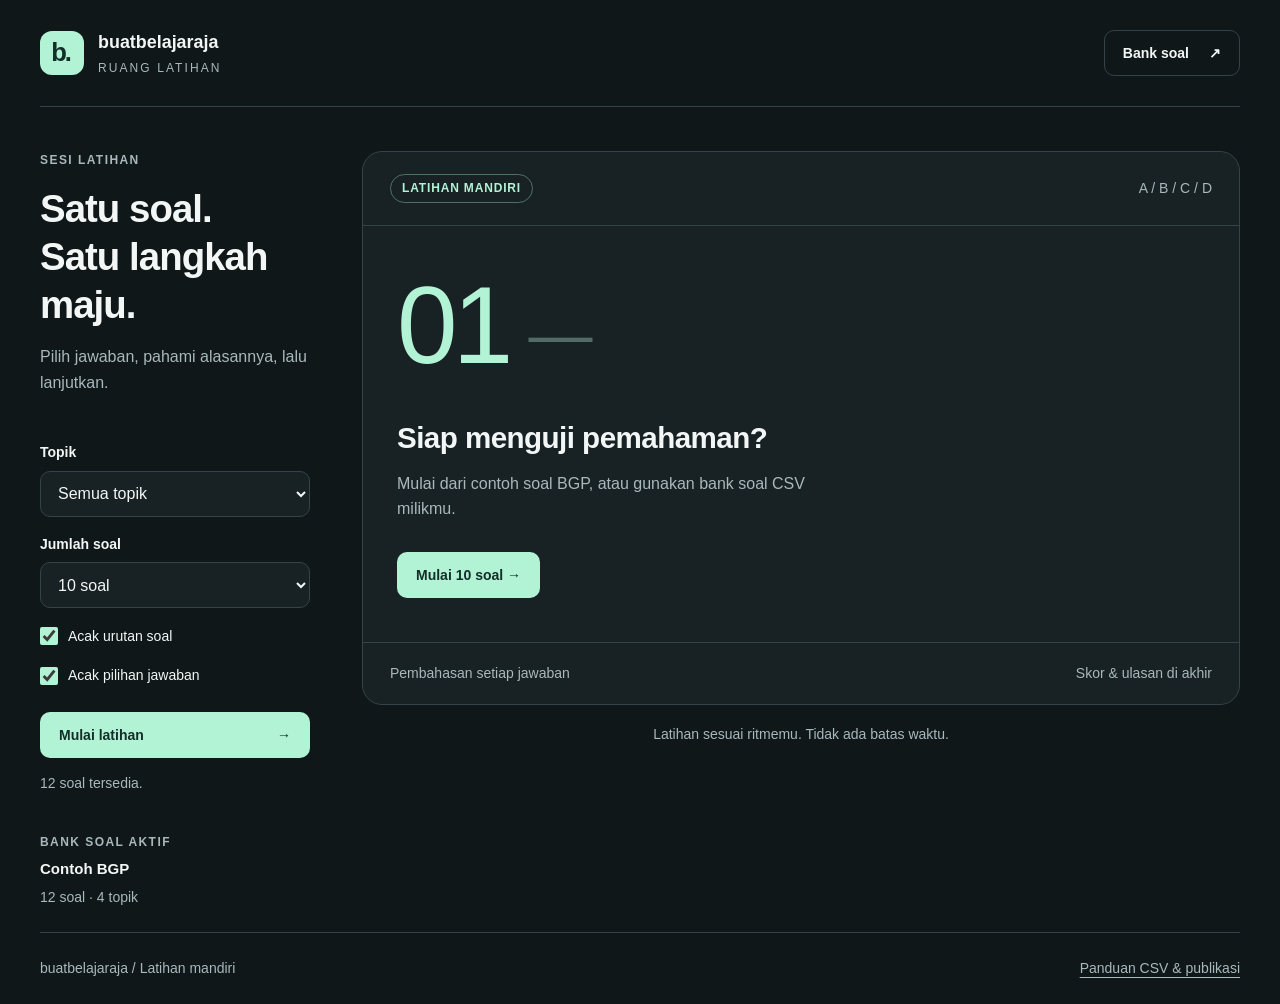
==== index.html @ 92217c5a "Add files via upload" ====
<!doctype html>
<html lang="id">
<head>
  <meta charset="utf-8">
  <meta name="viewport" content="width=device-width,initial-scale=1">
  <meta name="description" content="Latihan kuis jaringan dengan jawaban interaktif, pembahasan, dan bank soal CSV milikmu sendiri.">
  <meta name="theme-color" content="#101719">
  <title>buatbelajaraja — Ruang Latihan</title>
  <link rel="stylesheet" href="./style.css">
  <script src="./quiz-core.js" defer></script>
  <script src="./script.js" defer></script>
</head>
<body>
  <a class="skip" href="#workspace">Langsung ke kuis</a>
  <header class="topbar wrap">
    <a class="brand" href="./"><span class="brand-mark" aria-hidden="true">b.</span><span>buatbelajaraja<span class="brand-sub">RUANG LATIHAN</span></span></a>
    <button class="button secondary" id="bank-open" type="button">Bank soal <span aria-hidden="true">↗</span></button>
  </header>
  <main class="wrap layout" id="workspace">
    <aside class="sidebar">
      <div class="eyebrow">SESI LATIHAN</div>
      <h1>Satu soal.<br>Satu langkah maju.</h1>
      <p class="intro">Pilih jawaban, pahami alasannya, lalu lanjutkan.</p>
      <form id="settings">
        <fieldset id="settings-fields">
          <legend class="sr-only">Pengaturan sesi</legend>
          <label for="category">Topik</label>
          <select id="category"><option value="">Semua topik</option></select>
          <label for="count">Jumlah soal</label>
          <select id="count"><option value="5">5 soal</option><option value="10" selected>10 soal</option><option value="20">20 soal</option><option value="all">Semua soal</option></select>
          <label class="check"><input type="checkbox" id="shuffle-questions" checked><span>Acak urutan soal</span></label>
          <label class="check"><input type="checkbox" id="shuffle-options" checked><span>Acak pilihan jawaban</span></label>
          <button class="button primary full" id="start" type="submit" disabled>Mulai latihan <span aria-hidden="true">→</span></button>
        </fieldset>
      </form>
      <p id="bank-status" class="muted small" role="status">Memuat bank soal…</p>
      <div class="sidebar-bottom"><span class="eyebrow">BANK SOAL AKTIF</span><strong id="source-name">Contoh BGP</strong><span id="bank-count" class="muted small">—</span></div>
    </aside>
    <section class="main-panel" aria-label="Area latihan">
      <section id="welcome" class="panel welcome">
        <div class="panel-top"><span class="pill">LATIHAN MANDIRI</span><span class="muted small">A / B / C / D</span></div>
        <div class="welcome-content">
          <div class="big-number" aria-hidden="true">01<span>—</span></div>
          <h2>Siap menguji pemahaman?</h2>
          <p>Mulai dari contoh soal BGP, atau gunakan bank soal CSV milikmu.</p>
          <button id="quick-start" class="button primary" type="button" disabled>Mulai 10 soal <span aria-hidden="true">→</span></button>
        </div>
        <div class="welcome-footer"><span>Pembahasan setiap jawaban</span><span>Skor & ulasan di akhir</span></div>
      </section>
      <section id="quiz" class="panel" hidden>
        <div class="panel-top"><span class="pill" id="topic-label"></span><span class="muted small" id="question-progress"></span></div>
        <progress id="progress-bar" max="10" value="0" aria-label="Jumlah soal terjawab"></progress>
        <div class="question-body">
          <div class="question-meta"><span id="question-number" class="eyebrow"></span><span id="live-score" class="muted small"></span></div>
          <h2 id="question-text" tabindex="-1"></h2>
          <div id="options" class="options" aria-label="Pilihan jawaban"></div>
          <div id="feedback" class="feedback" role="status" aria-live="polite" hidden><strong id="feedback-title"></strong><p id="feedback-text"></p></div>
          <div class="quiz-actions"><button id="end-session" class="text-button" type="button">Akhiri sesi</button><button id="next" class="button primary" type="button" disabled>Soal berikutnya <span aria-hidden="true">→</span></button></div>
        </div>
      </section>
      <section id="results" class="panel" hidden>
        <div class="panel-top"><span class="pill">HASIL LATIHAN</span><span id="result-count" class="muted small"></span></div>
        <div class="result-body">
          <div class="result-heading"><div><p class="eyebrow">SKORMU</p><div class="result-score"><span id="score-number">0</span><span>/ 100</span></div></div><div><h2 id="result-title" tabindex="-1"></h2><p id="result-summary" class="muted"></p></div></div>
          <div class="result-actions"><button id="retry" class="button primary" type="button">Latihan lagi</button><button id="retry-wrong" class="button secondary" type="button">Ulangi yang belum benar</button></div>
          <div class="review-heading"><h3>Ulasan jawaban</h3><span class="muted small">Pelajari kembali setiap soal</span></div>
          <div id="review-list"></div>
        </div>
      </section>
      <p class="under-panel">Latihan sesuai ritmemu. Tidak ada batas waktu.</p>
    </section>
  </main>
  <footer class="wrap footer"><span>buatbelajaraja <span class="muted">/</span> Latihan mandiri</span><a href="./panduan.html" target="_blank" rel="noopener">Panduan CSV & publikasi</a></footer>
  <dialog id="bank-dialog" aria-labelledby="bank-title">
    <div class="dialog-head"><div><div class="eyebrow">KELOLA MATERI</div><h2 id="bank-title">Bank soalmu sendiri</h2></div><button id="bank-close" class="close-button" aria-label="Tutup" type="button">×</button></div>
    <p>Isi template di Excel, simpan sebagai <strong>CSV UTF-8</strong>, lalu pilih filenya di sini.</p>
    <div class="upload-area"><label for="csv-file">Pilih file CSV</label><input id="csv-file" type="file" accept=".csv,text/csv"><span class="muted small">Maksimal 5 MB • pemisah koma, titik koma, atau tab</span></div>
    <p class="notice">Impor berlaku sampai halaman ini dimuat ulang. Untuk mengganti bank soal semua pengunjung, perbarui <code>soal.csv</code> di hosting.</p>
    <div id="import-message" role="status" class="import-message" hidden></div>
    <div id="import-preview" class="import-preview" hidden><strong id="import-total"></strong><p id="import-topics" class="muted"></p><button id="use-import" class="button primary" type="button">Gunakan bank soal ini</button></div>
    <div class="dialog-links"><a id="download-template" href="./soal.csv" download="template-soal.csv">Unduh contoh CSV</a><button id="restore-default" class="text-button" type="button">Kembali ke contoh BGP</button></div>
    <details class="format-details"><summary>Format kolom CSV</summary><p><code>id, kategori, pertanyaan, opsi_a, opsi_b, opsi_c, opsi_d, jawaban, pembahasan</code></p><p>Satu soal per baris, empat opsi, dan satu kunci A/B/C/D. Setiap ID harus unik. Teks dibaca apa adanya; HTML tidak dijalankan.</p><a href="./panduan.html" target="_blank" rel="noopener">Lihat panduan lengkap</a></details>
  </dialog>
  <dialog id="end-dialog" aria-labelledby="end-title"><div class="dialog-head"><h2 id="end-title">Akhiri latihan?</h2></div><p>Soal yang belum dijawab akan ditandai belum dijawab dan bernilai 0.</p><div class="result-actions"><button id="continue-session" class="button secondary" type="button">Lanjut latihan</button><button id="confirm-end" class="button primary" type="button">Lihat hasil</button></div></dialog>
</body>
</html>
---- style.css ----
:root{color-scheme:dark;--bg:#101719;--surface:#182225;--surface-2:#202d31;--border:#334347;--text:#f2f6f5;--muted:#a8b8bb;--accent:#b2f2d5;--ink:#123029;--danger:#ffc1b5;--radius:20px;font-family:Inter,"Segoe UI",Arial,sans-serif;font-size:16px;line-height:1.6}
*{box-sizing:border-box}body{margin:0;background:var(--bg);color:var(--text)}[hidden]{display:none!important}button,input,select{font:inherit}button,a,input,select,summary{-webkit-tap-highlight-color:transparent}button{cursor:pointer}button:disabled{cursor:not-allowed;opacity:.45}a{color:var(--accent);text-underline-offset:4px}a:hover{color:#fff}button:focus-visible,a:focus-visible,input:focus-visible,select:focus-visible,summary:focus-visible{outline:3px solid var(--accent);outline-offset:4px}h1,h2,h3,p{margin:0}h1,h2,h3{line-height:1.25}h1{font-size:2.4rem;font-weight:650;letter-spacing:-.06rem}h2{font-size:1.55rem;font-weight:600}h3{font-size:1.15rem}.wrap{width:min(1200px,calc(100% - 72px));margin-inline:auto}.topbar{display:flex;justify-content:space-between;align-items:center;gap:20px;padding-block:28px;border-bottom:1px solid var(--border)}.brand{display:flex;align-items:center;gap:14px;text-decoration:none;color:var(--text);font-size:1.12rem;font-weight:600}.brand-mark{display:grid;place-items:center;inline-size:44px;block-size:44px;border-radius:12px;background:var(--accent);color:var(--ink);font-size:1.6rem;font-weight:750;letter-spacing:-2px;padding-right:3px}.brand-sub{display:block;font-size:.75rem;font-weight:500;letter-spacing:.13rem;color:var(--muted);margin-top:2px}.layout{display:grid;grid-template-columns:270px minmax(0,1fr);gap:52px;padding-block:44px 24px;min-height:calc(100vh - 190px)}.sidebar{display:flex;flex-direction:column;align-items:stretch}.eyebrow{font-size:.75rem;letter-spacing:.12em;font-weight:600;color:var(--muted)}.sidebar h1{margin:15px 0}.intro{color:var(--muted);margin-bottom:30px}fieldset{border:0;margin:0;padding:0;min-width:0}label:not(.check){display:block;margin:16px 0 7px;font-size:.875rem;font-weight:600}select{width:100%;border:1px solid var(--border);background:var(--surface);color:var(--text);padding:11px 34px 11px 13px;border-radius:10px;min-height:46px}.check{display:flex;gap:10px;align-items:center;font-size:.875rem;margin-top:17px;cursor:pointer}.check input{width:18px;height:18px;accent-color:var(--accent);margin:0;flex-shrink:0}.check:last-of-type{margin-bottom:25px}.button{display:inline-flex;align-items:center;justify-content:center;gap:20px;padding:11px 18px;min-height:46px;border:1px solid transparent;border-radius:10px;text-decoration:none;font-size:.875rem;font-weight:650;transition:background .15s,transform .15s}.button.primary{background:var(--accent);color:var(--ink)}.button.primary:hover:enabled{background:#d0ffe8}.button.secondary{background:transparent;border-color:var(--border);color:var(--text)}.button.secondary:hover:enabled{background:var(--surface-2)}.full{width:100%;justify-content:space-between}.muted{color:var(--muted)}.small{font-size:.875rem}#bank-status{margin-top:14px;overflow-wrap:anywhere}.sidebar-bottom{display:grid;gap:5px;margin-top:auto;padding-top:38px}.sidebar-bottom strong{font-size:.94rem;overflow-wrap:anywhere}.panel{background:var(--surface);border:1px solid var(--border);border-radius:var(--radius);overflow:hidden}.panel-top{padding:22px 27px;display:flex;align-items:center;justify-content:space-between;gap:14px;flex-wrap:wrap;border-bottom:1px solid var(--border)}.pill{font-size:.75rem;letter-spacing:.07em;font-weight:650;display:inline-block;border:1px solid #4e7166;border-radius:99px;padding:4px 11px;color:var(--accent);overflow-wrap:anywhere;max-width:100%}.welcome-content{padding:40px 34px 44px}.big-number{font-size:6.8rem;line-height:1.1;font-weight:300;letter-spacing:-.3rem;color:var(--accent);margin-bottom:34px}.big-number span{font-weight:200;display:inline-block;font-size:4rem;margin-left:20px;vertical-align:middle;color:#526c65}.welcome h2{font-size:1.85rem;letter-spacing:-.035rem}.welcome p{margin:14px 0 30px;color:var(--muted);max-width:430px}.welcome-footer{padding:19px 27px;border-top:1px solid var(--border);display:flex;justify-content:space-between;gap:15px;flex-wrap:wrap;font-size:.875rem;color:var(--muted)}.under-panel{color:var(--muted);font-size:.875rem;text-align:center;margin-top:18px}.question-body{padding:26px 28px 24px}.question-meta{display:flex;justify-content:space-between;gap:14px;margin-bottom:20px}#question-text{font-size:1.45rem;line-height:1.55;margin-bottom:26px;white-space:pre-wrap;overflow-wrap:anywhere;outline:none}.options{display:grid;gap:12px}.option{width:100%;text-align:left;display:flex;align-items:flex-start;gap:15px;border:1px solid var(--border);border-radius:12px;padding:15px 17px;background:transparent;color:var(--text);transition:background .15s,border-color .15s;line-height:1.5}.option:hover:enabled{background:var(--surface-2);border-color:#839896}.option:disabled{opacity:1;cursor:default}.option-letter{flex:0 0 30px;min-height:30px;border:1px solid #506266;border-radius:7px;display:grid;place-items:center;font-size:.875rem;color:var(--muted)}.option-copy{padding-block:2px;min-width:0;white-space:pre-wrap;overflow-wrap:anywhere;flex:1}.option-status{font-size:.75rem;align-self:center;flex-shrink:0}.option.correct{background:#1b3a2e;border-color:#89caa9}.option.correct .option-letter{background:var(--accent);color:var(--ink);border-color:var(--accent)}.option.wrong{background:#3c2927;border-color:#e4a798}.option.wrong .option-letter{background:var(--danger);border-color:var(--danger);color:#3b221e}.feedback{background:#20382f;border-left:3px solid var(--accent);padding:17px 19px;margin-top:24px;border-radius:0 10px 10px 0}.feedback.wrong{background:#352b28;border-color:var(--danger)}.feedback strong{color:var(--accent)}.feedback.wrong strong{color:var(--danger)}.feedback p{margin-top:6px;white-space:pre-wrap;overflow-wrap:anywhere}.quiz-actions{display:flex;align-items:center;justify-content:space-between;gap:15px;margin-top:28px}.text-button{background:none;border:0;color:var(--muted);text-decoration:underline;text-underline-offset:4px;padding:10px 0;font-size:.875rem}.text-button:hover{color:var(--text)}progress{display:block;width:100%;height:4px;appearance:none;border:0;background:var(--surface-2)}progress::-webkit-progress-bar{background:var(--surface-2)}progress::-webkit-progress-value{background:var(--accent)}progress::-moz-progress-bar{background:var(--accent)}.result-body{padding:30px 28px}.result-heading{display:flex;gap:28px;align-items:center;flex-wrap:wrap}.result-score{font-size:4.7rem;font-weight:550;line-height:1.15;color:var(--accent);letter-spacing:-.15rem;margin-top:10px}.result-score>span:last-child{font-size:1rem;color:var(--muted);letter-spacing:0;margin-left:10px}.result-heading h2{margin-bottom:8px}.result-heading>div:last-child{flex:1;min-width:190px}.result-actions{display:flex;gap:12px;flex-wrap:wrap;margin-top:25px}.review-heading{display:flex;align-items:center;justify-content:space-between;flex-wrap:wrap;gap:10px;margin:34px 0 10px;padding-top:24px;border-top:1px solid var(--border)}.review-item{border-bottom:1px solid var(--border);padding:18px 0}.review-item summary{display:flex;align-items:flex-start;gap:12px;cursor:pointer;list-style:none}.review-item summary::-webkit-details-marker{display:none}.review-icon{font-size:.875rem;flex:0 0 24px;text-align:center;border-radius:99px;background:#283b32;color:var(--accent)}.review-item.wrong .review-icon{color:var(--danger);background:#3c2927}.review-title{white-space:pre-wrap;overflow-wrap:anywhere;flex:1}.review-caret{color:var(--muted)}.review-answer{padding:14px 0 0 36px;overflow-wrap:anywhere;font-size:.94rem}.review-answer p{margin:6px 0;white-space:pre-wrap}.review-answer .explanation{color:var(--muted);margin-top:12px}.footer{padding-block:24px;display:flex;gap:20px;justify-content:space-between;border-top:1px solid var(--border);font-size:.875rem;color:var(--muted)}.footer a{color:var(--muted)}dialog{color:var(--text);background:var(--surface);border:1px solid var(--border);border-radius:20px;width:min(610px,calc(100% - 32px));max-height:88dvh;padding:28px;box-shadow:0 24px 90px #0006;overflow-y:auto}dialog::backdrop{background:#000a;backdrop-filter:blur(4px)}.dialog-head{display:flex;justify-content:space-between;align-items:flex-start;gap:20px;margin-bottom:16px}.dialog-head .eyebrow{margin-bottom:6px}.close-button{background:transparent;border:1px solid var(--border);border-radius:8px;color:var(--muted);font-size:1.5rem;line-height:1;width:38px;height:38px;flex-shrink:0}.upload-area{display:grid;gap:12px;padding:22px;margin-top:24px;border:1px dashed #68817b;border-radius:12px;background:#1c2b2b}.upload-area label{margin:0!important}.upload-area input{width:100%;min-width:0;font-size:.875rem}.upload-area input::file-selector-button{padding:9px 13px;margin-right:10px;border:1px solid var(--border);border-radius:6px;background:var(--surface-2);color:var(--text);cursor:pointer}.notice{font-size:.875rem;color:var(--muted);margin-top:16px}.dialog-links{display:flex;align-items:center;justify-content:space-between;gap:15px;flex-wrap:wrap;margin:20px 0;font-size:.875rem}.format-details{font-size:.875rem;border-top:1px solid var(--border);padding-top:18px}.format-details summary{cursor:pointer}.format-details p{margin-top:12px}.format-details a{display:inline-block;margin-top:10px}code{font-family:ui-monospace,Consolas,monospace;font-size:.875em;overflow-wrap:anywhere}.import-preview,.import-message{margin-top:20px;padding:16px;border:1px solid #5c8774;border-radius:10px}.import-preview p{margin:7px 0 14px;overflow-wrap:anywhere}.import-message{border-color:#e4a798;color:var(--danger);white-space:pre-wrap}.skip{position:absolute;left:20px;top:-100px;padding:12px;background:var(--accent);color:var(--ink);z-index:100}.skip:focus{top:10px}.sr-only{position:absolute;width:1px;height:1px;padding:0;margin:-1px;overflow:hidden;clip:rect(0,0,0,0);white-space:nowrap;border:0}
@media(min-width:1400px){.layout{gap:72px;padding-block:55px 36px}}
@media(max-width:950px){.wrap{width:calc(100% - 40px)}.layout{grid-template-columns:230px minmax(0,1fr);gap:24px}h1{font-size:2rem}.question-body,.result-body{padding:24px 20px}.panel-top{padding:20px}.option{gap:10px;padding:13px}.option-status{display:none}.welcome-content{padding:32px 24px}}
@media(max-width:700px){.wrap{width:calc(100% - 32px)}.topbar{padding-block:19px}.brand{font-size:1rem}.brand-sub{font-size:.75rem}.brand-mark{width:39px;height:39px}.layout{display:flex;flex-direction:column;gap:24px;padding-top:25px;min-height:auto}.sidebar h1{font-size:1.85rem}.sidebar h1 br{display:none}.intro{margin-bottom:10px}.sidebar-bottom{padding-top:20px}.sidebar-bottom .eyebrow{display:none}fieldset{display:grid;grid-template-columns:1fr 1fr;column-gap:16px}fieldset label[for=category]{grid-column:1;grid-row:1}#category{grid-column:1;grid-row:2}fieldset label[for=count]{grid-column:2;grid-row:1}#count{grid-column:2;grid-row:2}.check{align-items:flex-start}.check:last-of-type{margin-bottom:0}#start{grid-column:1/-1;margin-top:20px}body.session-active .sidebar h1,body.session-active .sidebar .intro,body.session-active .sidebar>.eyebrow,body.session-active .sidebar form,body.session-active #bank-status{display:none}body.session-active .sidebar-bottom{padding-top:0;display:flex;justify-content:space-between;gap:12px}.welcome-content{padding:26px 22px}.big-number{font-size:5rem;margin-bottom:26px}.welcome h2{font-size:1.6rem}.welcome-footer{padding:16px 20px}.question-body{padding:23px 18px}#question-text{font-size:1.25rem}.quiz-actions{gap:10px}.quiz-actions .button{gap:8px;padding-inline:14px}.result-body{padding:24px 18px}.result-score{font-size:4rem}.review-heading .small{display:none}.footer{flex-direction:column;gap:10px;margin-top:12px}dialog{padding:22px}.under-panel{font-size:.8rem}}
@media(prefers-reduced-motion:reduce){*{scroll-behavior:auto!important;transition:none!important}}
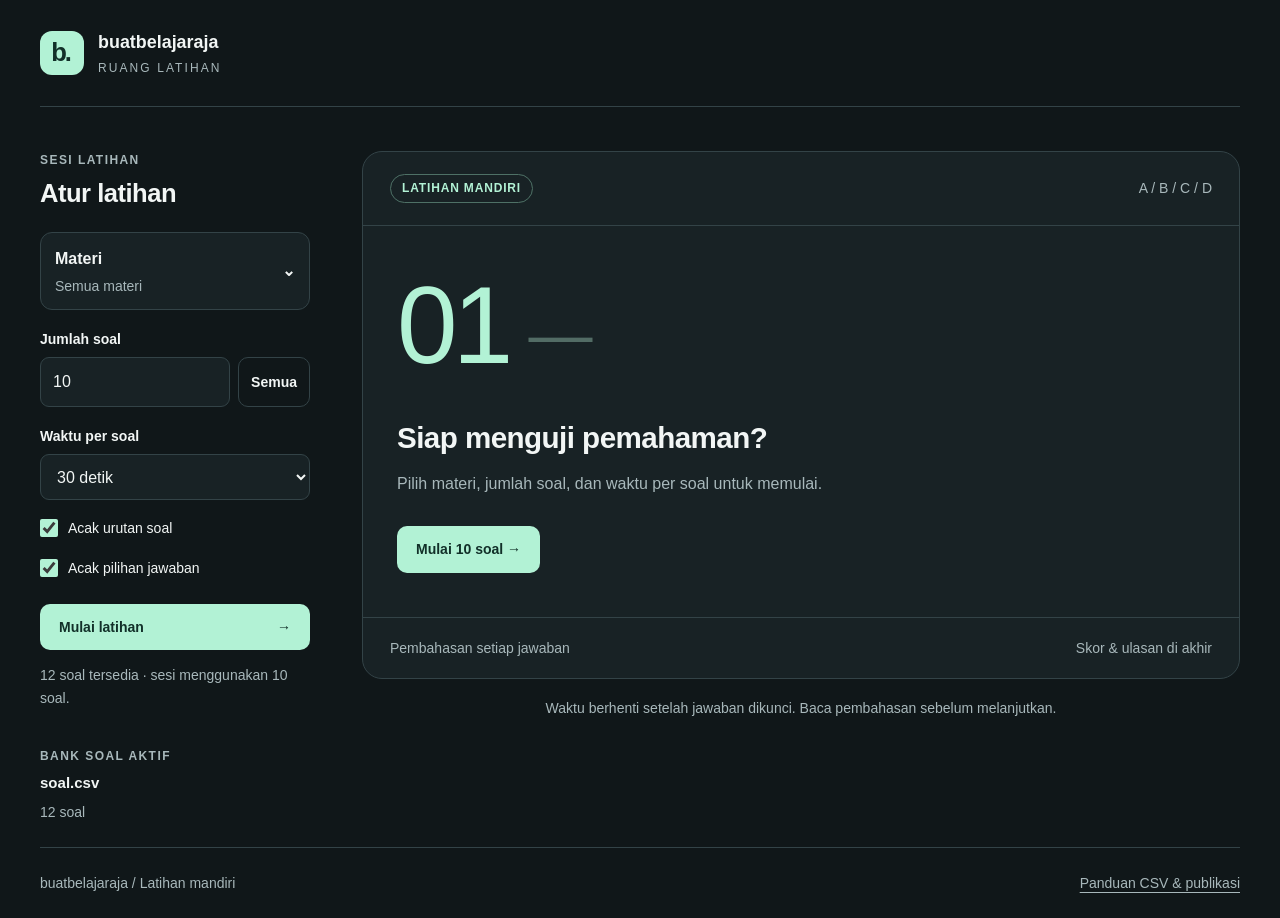
==== commit 41d26ffe: "Add files via upload" ====
--- a/index.html
+++ b/index.html
@@ -8,33 +8,43 @@
   <title>buatbelajaraja — Ruang Latihan</title>
   <link rel="stylesheet" href="./style.css">
   <script src="./quiz-core.js" defer></script>
+  <script src="./curriculum.js" defer></script>
   <script src="./script.js" defer></script>
 </head>
 <body>
   <a class="skip" href="#workspace">Langsung ke kuis</a>
   <header class="topbar wrap">
     <a class="brand" href="./"><span class="brand-mark" aria-hidden="true">b.</span><span>buatbelajaraja<span class="brand-sub">RUANG LATIHAN</span></span></a>
-    <button class="button secondary" id="bank-open" type="button">Bank soal <span aria-hidden="true">↗</span></button>
   </header>
   <main class="wrap layout" id="workspace">
     <aside class="sidebar">
       <div class="eyebrow">SESI LATIHAN</div>
-      <h1>Satu soal.<br>Satu langkah maju.</h1>
-      <p class="intro">Pilih jawaban, pahami alasannya, lalu lanjutkan.</p>
+      <h1>Atur latihan</h1>
+
       <form id="settings">
         <fieldset id="settings-fields">
           <legend class="sr-only">Pengaturan sesi</legend>
-          <label for="category">Topik</label>
-          <select id="category"><option value="">Semua topik</option></select>
+          <details id="material-picker" class="material-picker">
+            <summary><span>Materi<span id="material-summary" class="muted small">Semua materi</span></span><span aria-hidden="true">⌄</span></summary>
+            <div class="material-fields">
+              <label for="module">Chapter / modul</label>
+              <select id="module"><option value="">Semua modul</option></select>
+              <label for="submodule">Submodul</label>
+              <select id="submodule" disabled><option value="">Pilih modul terlebih dahulu</option></select>
+              <p id="selection-detail" class="muted small"></p>
+            </div>
+          </details>
           <label for="count">Jumlah soal</label>
-          <select id="count"><option value="5">5 soal</option><option value="10" selected>10 soal</option><option value="20">20 soal</option><option value="all">Semua soal</option></select>
+          <div class="count-row"><input id="count" type="number" min="1" max="5000" step="1" value="10" required inputmode="numeric" aria-describedby="bank-status"><button id="all-questions" class="button secondary" type="button">Semua</button></div>
+          <label for="duration">Waktu per soal</label>
+          <select id="duration"><option value="10">10 detik</option><option value="20">20 detik</option><option value="30" selected>30 detik</option><option value="45">45 detik</option></select>
           <label class="check"><input type="checkbox" id="shuffle-questions" checked><span>Acak urutan soal</span></label>
           <label class="check"><input type="checkbox" id="shuffle-options" checked><span>Acak pilihan jawaban</span></label>
           <button class="button primary full" id="start" type="submit" disabled>Mulai latihan <span aria-hidden="true">→</span></button>
         </fieldset>
       </form>
       <p id="bank-status" class="muted small" role="status">Memuat bank soal…</p>
-      <div class="sidebar-bottom"><span class="eyebrow">BANK SOAL AKTIF</span><strong id="source-name">Contoh BGP</strong><span id="bank-count" class="muted small">—</span></div>
+      <div class="sidebar-bottom"><span class="eyebrow">BANK SOAL AKTIF</span><strong id="source-name">soal.csv</strong><span id="bank-count" class="muted small">—</span></div>
     </aside>
     <section class="main-panel" aria-label="Area latihan">
       <section id="welcome" class="panel welcome">
@@ -42,13 +52,13 @@
         <div class="welcome-content">
           <div class="big-number" aria-hidden="true">01<span>—</span></div>
           <h2>Siap menguji pemahaman?</h2>
-          <p>Mulai dari contoh soal BGP, atau gunakan bank soal CSV milikmu.</p>
+          <p>Pilih materi, jumlah soal, dan waktu per soal untuk memulai.</p>
           <button id="quick-start" class="button primary" type="button" disabled>Mulai 10 soal <span aria-hidden="true">→</span></button>
         </div>
         <div class="welcome-footer"><span>Pembahasan setiap jawaban</span><span>Skor & ulasan di akhir</span></div>
       </section>
       <section id="quiz" class="panel" hidden>
-        <div class="panel-top"><span class="pill" id="topic-label"></span><span class="muted small" id="question-progress"></span></div>
+        <div class="panel-top"><span class="pill" id="topic-label"></span><div class="quiz-indicators"><span class="muted small" id="question-progress"></span><span id="timer" class="timer" role="timer" aria-label="Sisa waktu" aria-live="off">30 dtk</span></div></div>
         <progress id="progress-bar" max="10" value="0" aria-label="Jumlah soal terjawab"></progress>
         <div class="question-body">
           <div class="question-meta"><span id="question-number" class="eyebrow"></span><span id="live-score" class="muted small"></span></div>
@@ -67,20 +77,10 @@
           <div id="review-list"></div>
         </div>
       </section>
-      <p class="under-panel">Latihan sesuai ritmemu. Tidak ada batas waktu.</p>
+      <p class="under-panel">Waktu berhenti setelah jawaban dikunci. Baca pembahasan sebelum melanjutkan.</p>
     </section>
   </main>
   <footer class="wrap footer"><span>buatbelajaraja <span class="muted">/</span> Latihan mandiri</span><a href="./panduan.html" target="_blank" rel="noopener">Panduan CSV & publikasi</a></footer>
-  <dialog id="bank-dialog" aria-labelledby="bank-title">
-    <div class="dialog-head"><div><div class="eyebrow">KELOLA MATERI</div><h2 id="bank-title">Bank soalmu sendiri</h2></div><button id="bank-close" class="close-button" aria-label="Tutup" type="button">×</button></div>
-    <p>Isi template di Excel, simpan sebagai <strong>CSV UTF-8</strong>, lalu pilih filenya di sini.</p>
-    <div class="upload-area"><label for="csv-file">Pilih file CSV</label><input id="csv-file" type="file" accept=".csv,text/csv"><span class="muted small">Maksimal 5 MB • pemisah koma, titik koma, atau tab</span></div>
-    <p class="notice">Impor berlaku sampai halaman ini dimuat ulang. Untuk mengganti bank soal semua pengunjung, perbarui <code>soal.csv</code> di hosting.</p>
-    <div id="import-message" role="status" class="import-message" hidden></div>
-    <div id="import-preview" class="import-preview" hidden><strong id="import-total"></strong><p id="import-topics" class="muted"></p><button id="use-import" class="button primary" type="button">Gunakan bank soal ini</button></div>
-    <div class="dialog-links"><a id="download-template" href="./soal.csv" download="template-soal.csv">Unduh contoh CSV</a><button id="restore-default" class="text-button" type="button">Kembali ke contoh BGP</button></div>
-    <details class="format-details"><summary>Format kolom CSV</summary><p><code>id, kategori, pertanyaan, opsi_a, opsi_b, opsi_c, opsi_d, jawaban, pembahasan</code></p><p>Satu soal per baris, empat opsi, dan satu kunci A/B/C/D. Setiap ID harus unik. Teks dibaca apa adanya; HTML tidak dijalankan.</p><a href="./panduan.html" target="_blank" rel="noopener">Lihat panduan lengkap</a></details>
-  </dialog>
-  <dialog id="end-dialog" aria-labelledby="end-title"><div class="dialog-head"><h2 id="end-title">Akhiri latihan?</h2></div><p>Soal yang belum dijawab akan ditandai belum dijawab dan bernilai 0.</p><div class="result-actions"><button id="continue-session" class="button secondary" type="button">Lanjut latihan</button><button id="confirm-end" class="button primary" type="button">Lihat hasil</button></div></dialog>
+  <dialog id="end-dialog" aria-labelledby="end-title"><div class="dialog-head"><h2 id="end-title">Akhiri latihan?</h2></div><p>Timer tetap berjalan selama dialog ini terbuka. Soal yang belum dijawab bernilai 0.</p><div class="result-actions"><button id="continue-session" class="button secondary" type="button">Lanjut latihan</button><button id="confirm-end" class="button primary" type="button">Lihat hasil</button></div></dialog>
 </body>
 </html>
--- a/style.css
+++ b/style.css
@@ -4,3 +4,21 @@
 @media(max-width:950px){.wrap{width:calc(100% - 40px)}.layout{grid-template-columns:230px minmax(0,1fr);gap:24px}h1{font-size:2rem}.question-body,.result-body{padding:24px 20px}.panel-top{padding:20px}.option{gap:10px;padding:13px}.option-status{display:none}.welcome-content{padding:32px 24px}}
 @media(max-width:700px){.wrap{width:calc(100% - 32px)}.topbar{padding-block:19px}.brand{font-size:1rem}.brand-sub{font-size:.75rem}.brand-mark{width:39px;height:39px}.layout{display:flex;flex-direction:column;gap:24px;padding-top:25px;min-height:auto}.sidebar h1{font-size:1.85rem}.sidebar h1 br{display:none}.intro{margin-bottom:10px}.sidebar-bottom{padding-top:20px}.sidebar-bottom .eyebrow{display:none}fieldset{display:grid;grid-template-columns:1fr 1fr;column-gap:16px}fieldset label[for=category]{grid-column:1;grid-row:1}#category{grid-column:1;grid-row:2}fieldset label[for=count]{grid-column:2;grid-row:1}#count{grid-column:2;grid-row:2}.check{align-items:flex-start}.check:last-of-type{margin-bottom:0}#start{grid-column:1/-1;margin-top:20px}body.session-active .sidebar h1,body.session-active .sidebar .intro,body.session-active .sidebar>.eyebrow,body.session-active .sidebar form,body.session-active #bank-status{display:none}body.session-active .sidebar-bottom{padding-top:0;display:flex;justify-content:space-between;gap:12px}.welcome-content{padding:26px 22px}.big-number{font-size:5rem;margin-bottom:26px}.welcome h2{font-size:1.6rem}.welcome-footer{padding:16px 20px}.question-body{padding:23px 18px}#question-text{font-size:1.25rem}.quiz-actions{gap:10px}.quiz-actions .button{gap:8px;padding-inline:14px}.result-body{padding:24px 18px}.result-score{font-size:4rem}.review-heading .small{display:none}.footer{flex-direction:column;gap:10px;margin-top:12px}dialog{padding:22px}.under-panel{font-size:.8rem}}
 @media(prefers-reduced-motion:reduce){*{scroll-behavior:auto!important;transition:none!important}}
+/* Compact session settings and two-level curriculum picker */
+.sidebar h1{font-size:1.6rem;letter-spacing:-.02em;margin:8px 0 22px}
+.sidebar,.main-panel{min-width:0}
+#settings-fields{display:block;min-width:0}
+#settings-fields>label:not(.check){display:block;margin:18px 0 7px;font-size:.875rem;font-weight:600}
+#settings-fields select,#count{width:100%;min-width:0;padding:11px 12px;background:var(--surface);color:var(--text);border:1px solid var(--border);border-radius:9px;font-size:1rem}
+.material-picker{border:1px solid var(--border);border-radius:12px;background:var(--surface)}
+.material-picker>summary{list-style:none;cursor:pointer;display:flex;align-items:center;justify-content:space-between;gap:12px;padding:13px 14px;font-weight:600}
+.material-picker>summary::-webkit-details-marker{display:none}
+.material-picker>summary>span:first-child{min-width:0}
+.material-picker[open]>summary{border-bottom:1px solid var(--border)}
+#material-summary{display:block;font-weight:400;white-space:normal;overflow-wrap:anywhere;margin-top:4px;line-height:1.45}
+.material-fields{padding:0 12px 14px}.material-fields label{display:block;margin:14px 0 6px;font-size:.875rem}
+.material-fields select{font-size:.875rem!important}#selection-detail{margin-top:10px;overflow-wrap:anywhere}
+.count-row{display:flex;gap:8px}.count-row input{flex:1}.count-row .button{padding:10px 12px;font-size:.875rem}
+.quiz-indicators{display:flex;align-items:center;gap:14px;flex-wrap:wrap}.timer{padding:5px 10px;border:1px solid var(--border);border-radius:8px;font-size:.875rem;min-width:72px;text-align:center;font-variant-numeric:tabular-nums;color:var(--accent)}
+.timer.urgent{color:var(--danger);border-color:var(--danger)}.question-meta{flex-wrap:wrap}
+@media(max-width:700px){#settings-fields{display:block}.sidebar h1{font-size:1.5rem}.material-picker{width:100%}.sidebar-bottom{padding-top:16px}body.session-active .sidebar{display:none}.panel-top{gap:10px}.quiz-actions{flex-wrap:wrap}}
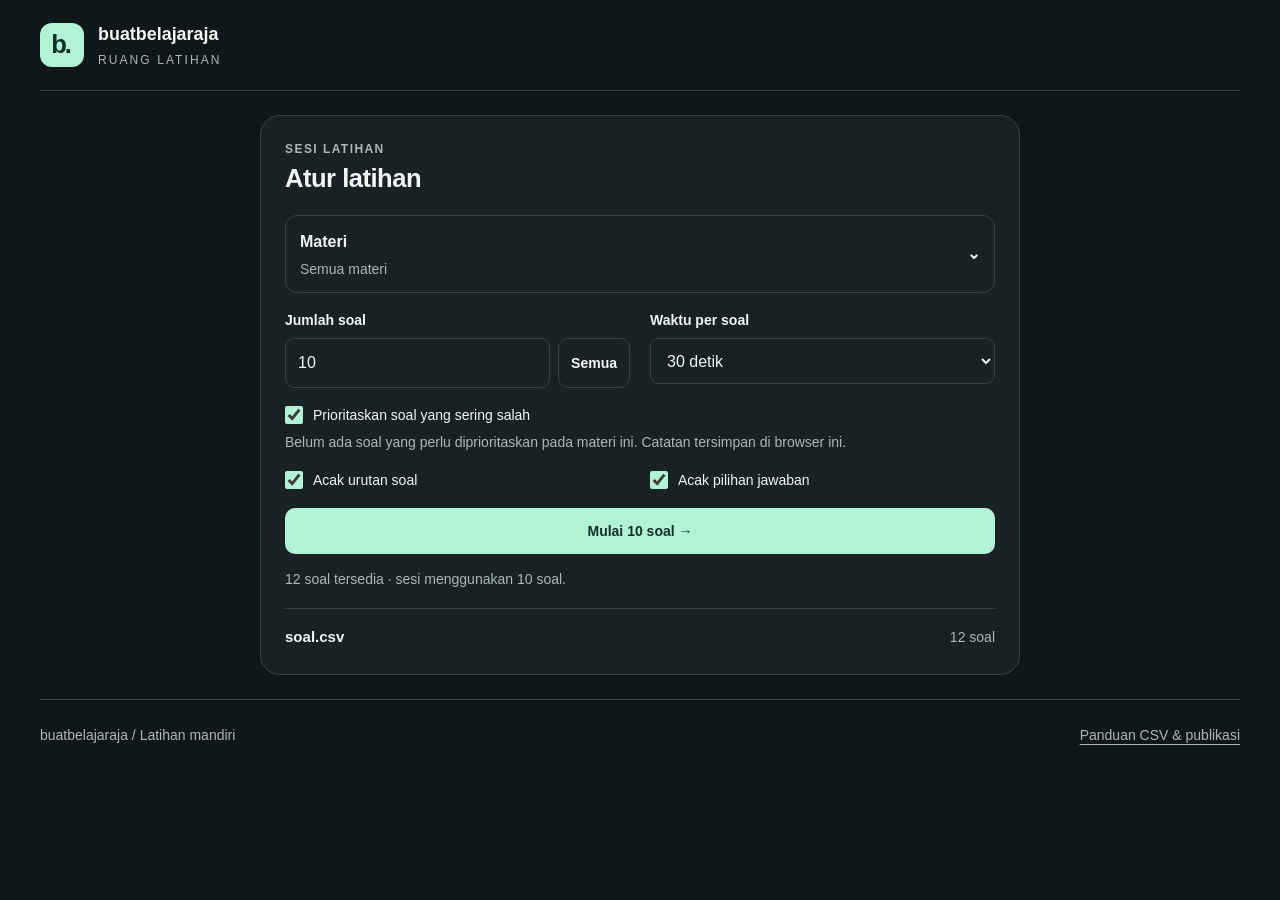
==== commit 3ac7299e: "Add files via upload" ====
--- a/index.html
+++ b/index.html
@@ -6,12 +6,13 @@
   <meta name="description" content="Latihan kuis jaringan dengan jawaban interaktif, pembahasan, dan bank soal CSV milikmu sendiri.">
   <meta name="theme-color" content="#101719">
   <title>buatbelajaraja — Ruang Latihan</title>
-  <link rel="stylesheet" href="./style.css">
-  <script src="./quiz-core.js" defer></script>
-  <script src="./curriculum.js" defer></script>
-  <script src="./script.js" defer></script>
+  <link rel="stylesheet" href="./style.css?v=29b0833b127b">
+  <script src="./quiz-core.js?v=29b0833b127b" defer></script>
+  <script src="./curriculum.js?v=29b0833b127b" defer></script>
+  <script src="./practice-history.js?v=29b0833b127b" defer></script>
+  <script src="./script.js?v=29b0833b127b" defer></script>
 </head>
-<body>
+<body class="setup-view">
   <a class="skip" href="#workspace">Langsung ke kuis</a>
   <header class="topbar wrap">
     <a class="brand" href="./"><span class="brand-mark" aria-hidden="true">b.</span><span>buatbelajaraja<span class="brand-sub">RUANG LATIHAN</span></span></a>
@@ -25,8 +26,12 @@
         <fieldset id="settings-fields">
           <legend class="sr-only">Pengaturan sesi</legend>
           <details id="material-picker" class="material-picker">
-            <summary><span>Materi<span id="material-summary" class="muted small">Semua materi</span></span><span aria-hidden="true">⌄</span></summary>
+            <summary id="material-toggle"><span>Materi<span id="material-summary" class="muted small">Semua materi</span></span><span aria-hidden="true">⌄</span></summary>
             <div class="material-fields">
+              <label for="material-search">Cari materi</label>
+              <div class="search-row"><input id="material-search" type="search" placeholder="Cari HSRP, EIGRP, atau 8.6" autocomplete="off" aria-controls="search-results" aria-describedby="search-status"><button id="search-clear" class="text-button" type="button" hidden>Hapus</button></div>
+              <p id="search-status" class="muted small" role="status" aria-live="polite" hidden></p>
+              <ul id="search-results" class="search-results" aria-label="Hasil pencarian materi" hidden></ul>
               <label for="module">Chapter / modul</label>
               <select id="module"><option value="">Semua modul</option></select>
               <label for="submodule">Submodul</label>
@@ -34,10 +39,11 @@
               <p id="selection-detail" class="muted small"></p>
             </div>
           </details>
-          <label for="count">Jumlah soal</label>
-          <div class="count-row"><input id="count" type="number" min="1" max="5000" step="1" value="10" required inputmode="numeric" aria-describedby="bank-status"><button id="all-questions" class="button secondary" type="button">Semua</button></div>
-          <label for="duration">Waktu per soal</label>
-          <select id="duration"><option value="10">10 detik</option><option value="20">20 detik</option><option value="30" selected>30 detik</option><option value="45">45 detik</option></select>
+          <div class="setting-group"><label for="count">Jumlah soal</label>
+          <div class="count-row"><input id="count" type="number" min="1" max="5000" step="1" value="10" required inputmode="numeric" aria-describedby="bank-status"><button id="all-questions" class="button secondary" type="button">Semua</button></div></div>
+          <div class="setting-group"><label for="duration">Waktu per soal</label>
+          <select id="duration"><option value="10">10 detik</option><option value="20">20 detik</option><option value="30" selected>30 detik</option><option value="45">45 detik</option></select></div>
+          <div class="priority-setting"><label class="check"><input type="checkbox" id="prioritize-mistakes" checked aria-describedby="priority-status"><span>Prioritaskan soal yang sering salah</span></label><p id="priority-status" class="muted small" role="status">Catatan latihan tersimpan di browser ini.</p></div>
           <label class="check"><input type="checkbox" id="shuffle-questions" checked><span>Acak urutan soal</span></label>
           <label class="check"><input type="checkbox" id="shuffle-options" checked><span>Acak pilihan jawaban</span></label>
           <button class="button primary full" id="start" type="submit" disabled>Mulai latihan <span aria-hidden="true">→</span></button>
@@ -46,17 +52,7 @@
       <p id="bank-status" class="muted small" role="status">Memuat bank soal…</p>
       <div class="sidebar-bottom"><span class="eyebrow">BANK SOAL AKTIF</span><strong id="source-name">soal.csv</strong><span id="bank-count" class="muted small">—</span></div>
     </aside>
-    <section class="main-panel" aria-label="Area latihan">
-      <section id="welcome" class="panel welcome">
-        <div class="panel-top"><span class="pill">LATIHAN MANDIRI</span><span class="muted small">A / B / C / D</span></div>
-        <div class="welcome-content">
-          <div class="big-number" aria-hidden="true">01<span>—</span></div>
-          <h2>Siap menguji pemahaman?</h2>
-          <p>Pilih materi, jumlah soal, dan waktu per soal untuk memulai.</p>
-          <button id="quick-start" class="button primary" type="button" disabled>Mulai 10 soal <span aria-hidden="true">→</span></button>
-        </div>
-        <div class="welcome-footer"><span>Pembahasan setiap jawaban</span><span>Skor & ulasan di akhir</span></div>
-      </section>
+    <section class="main-panel" id="main-panel" aria-label="Area latihan" hidden>
       <section id="quiz" class="panel" hidden>
         <div class="panel-top"><span class="pill" id="topic-label"></span><div class="quiz-indicators"><span class="muted small" id="question-progress"></span><span id="timer" class="timer" role="timer" aria-label="Sisa waktu" aria-live="off">30 dtk</span></div></div>
         <progress id="progress-bar" max="10" value="0" aria-label="Jumlah soal terjawab"></progress>
--- a/style.css
+++ b/style.css
@@ -22,3 +22,28 @@
 .quiz-indicators{display:flex;align-items:center;gap:14px;flex-wrap:wrap}.timer{padding:5px 10px;border:1px solid var(--border);border-radius:8px;font-size:.875rem;min-width:72px;text-align:center;font-variant-numeric:tabular-nums;color:var(--accent)}
 .timer.urgent{color:var(--danger);border-color:var(--danger)}.question-meta{flex-wrap:wrap}
 @media(max-width:700px){#settings-fields{display:block}.sidebar h1{font-size:1.5rem}.material-picker{width:100%}.sidebar-bottom{padding-top:16px}body.session-active .sidebar{display:none}.panel-top{gap:10px}.quiz-actions{flex-wrap:wrap}}
+/* Compact setup: keep the first screen focused on session controls. */
+.layout{align-items:start;min-height:0;padding-block:24px;gap:28px}
+.topbar{padding-block:20px}.sidebar-bottom{margin-top:18px;padding-top:16px}
+body.setup-view .layout{display:block;width:min(760px,calc(100% - 40px))}
+body.setup-view .sidebar{display:block;padding:24px;background:var(--surface);border:1px solid var(--border);border-radius:var(--radius)}
+body.setup-view .sidebar h1{margin:4px 0 20px}
+body.setup-view #settings-fields{display:grid;grid-template-columns:minmax(0,1fr) minmax(0,1fr);gap:16px 20px}
+body.setup-view .material-picker,body.setup-view .priority-setting,body.setup-view #start{grid-column:1/-1}
+.setting-group{min-width:0}.setting-group>label{display:block;margin:14px 0 7px;font-size:.875rem;font-weight:600}
+body.setup-view .setting-group>label{margin:0 0 7px}
+#settings-fields>.check{margin:12px 0 0}body.setup-view #settings-fields>.check{margin:0}
+.priority-setting{margin-top:16px}.priority-setting .check{margin:0 0 6px}body.setup-view .priority-setting{margin-top:0}
+#priority-status{font-size:.875rem;line-height:1.5;overflow-wrap:anywhere}
+body.setup-view #start{margin-top:0;justify-content:center}
+body.setup-view .sidebar-bottom{display:flex;gap:12px;align-items:center;flex-wrap:wrap;border-top:1px solid var(--border)}
+body.setup-view .sidebar-bottom .eyebrow{display:none}body.setup-view .sidebar-bottom #bank-count{margin-left:auto}
+body.session-active .layout{display:block;max-width:960px}body.session-active .sidebar{display:none}
+.search-row{display:flex;align-items:center;gap:10px}.search-row input{flex:1;width:100%;min-width:0;background:var(--bg);border:1px solid var(--border);border-radius:9px;color:var(--text);font-size:1rem;padding:11px 12px}
+.search-row .text-button{flex-shrink:0;padding:10px 3px}#search-status{margin-top:10px;line-height:1.5}
+.search-results{list-style:none;margin:10px 0 6px;padding:4px;max-height:280px;max-height:min(280px,45dvh);overflow-y:auto;border:1px solid var(--border);border-radius:10px;background:var(--bg)}
+.search-results li+li{border-top:1px solid var(--border)}
+.search-result{display:flex;flex-direction:column;gap:3px;text-align:left;width:100%;border:0;border-radius:6px;background:transparent;color:var(--text);font-size:.94rem;line-height:1.45;padding:12px;overflow-wrap:anywhere}
+.search-result:hover,.search-result:focus-visible{background:var(--surface-2)}.search-result:focus-visible{outline-offset:-3px}
+@media(max-width:700px){body.setup-view .layout{width:calc(100% - 24px);padding-block:16px}body.setup-view .sidebar{padding:18px}body.setup-view #settings-fields{gap:14px}body.setup-view #settings-fields>.check{grid-column:1/-1}.footer{padding-block:18px}.search-result{font-size:1rem}}
+@media(max-width:380px){body.setup-view #settings-fields{grid-template-columns:minmax(0,1fr)}.setting-group{grid-column:1/-1}}
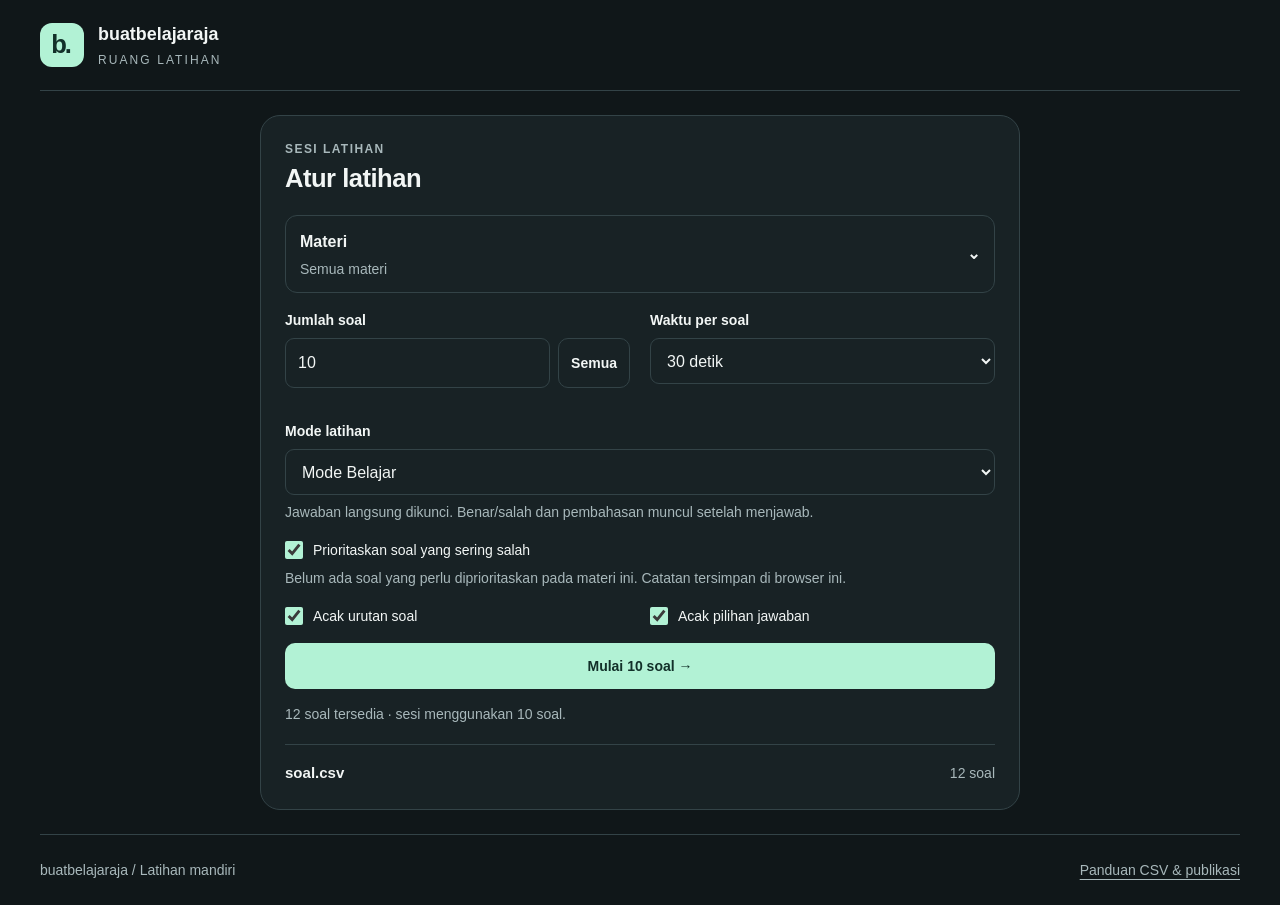
==== commit ef77b8dd: "Add files via upload" ====
--- a/index.html
+++ b/index.html
@@ -6,11 +6,13 @@
   <meta name="description" content="Latihan kuis jaringan dengan jawaban interaktif, pembahasan, dan bank soal CSV milikmu sendiri.">
   <meta name="theme-color" content="#101719">
   <title>buatbelajaraja — Ruang Latihan</title>
-  <link rel="stylesheet" href="./style.css?v=29b0833b127b">
-  <script src="./quiz-core.js?v=29b0833b127b" defer></script>
-  <script src="./curriculum.js?v=29b0833b127b" defer></script>
-  <script src="./practice-history.js?v=29b0833b127b" defer></script>
-  <script src="./script.js?v=29b0833b127b" defer></script>
+  <link rel="stylesheet" href="./style.css?v=05041b3b7f30">
+  <script src="./quiz-core.js?v=05041b3b7f30" defer></script>
+  <script src="./curriculum.js?v=05041b3b7f30" defer></script>
+  <script src="./practice-history.js?v=05041b3b7f30" defer></script>
+  <script src="./quiz-session.js?v=05041b3b7f30" defer></script>
+  <script src="./content-format.js?v=05041b3b7f30" defer></script>
+  <script src="./script.js?v=05041b3b7f30" defer></script>
 </head>
 <body class="setup-view">
   <a class="skip" href="#workspace">Langsung ke kuis</a>
@@ -22,6 +24,12 @@
       <div class="eyebrow">SESI LATIHAN</div>
       <h1>Atur latihan</h1>
 
+      <section id="resume-panel" class="resume-panel" aria-labelledby="resume-title" hidden>
+        <h2 id="resume-title">Sesi belum selesai</h2><p id="resume-summary"></p>
+        <p class="muted small">Jika memakai timer, waktu soal yang sedang terbuka tetap berjalan saat halaman ditutup.</p>
+        <div class="resume-actions"><button id="resume-session" class="button primary" type="button">Lanjutkan sesi</button><button id="discard-session" class="text-button" type="button">Buang sesi</button></div>
+      </section>
+      <p id="resume-notice" class="muted small" role="status" hidden></p>
       <form id="settings">
         <fieldset id="settings-fields">
           <legend class="sr-only">Pengaturan sesi</legend>
@@ -33,16 +41,22 @@
               <p id="search-status" class="muted small" role="status" aria-live="polite" hidden></p>
               <ul id="search-results" class="search-results" aria-label="Hasil pencarian materi" hidden></ul>
               <label for="module">Chapter / modul</label>
-              <select id="module"><option value="">Semua modul</option></select>
+              <select id="module"><option value="">Pilih modul</option></select>
               <label for="submodule">Submodul</label>
               <select id="submodule" disabled><option value="">Pilih modul terlebih dahulu</option></select>
+              <button id="add-material" class="button secondary full" type="button" disabled>Tambahkan materi</button>
+              <p class="muted small">Tambahkan beberapa modul atau submodul. Tanpa pilihan khusus, semua materi digunakan.</p>
+              <ul id="selected-materials" class="selected-materials" aria-label="Materi terpilih"></ul>
+              <button id="clear-materials" class="text-button" type="button" hidden>Gunakan semua materi</button>
+              <p id="selection-announcement" class="sr-only" role="status" aria-live="polite"></p>
               <p id="selection-detail" class="muted small"></p>
             </div>
           </details>
           <div class="setting-group"><label for="count">Jumlah soal</label>
           <div class="count-row"><input id="count" type="number" min="1" max="5000" step="1" value="10" required inputmode="numeric" aria-describedby="bank-status"><button id="all-questions" class="button secondary" type="button">Semua</button></div></div>
           <div class="setting-group"><label for="duration">Waktu per soal</label>
-          <select id="duration"><option value="10">10 detik</option><option value="20">20 detik</option><option value="30" selected>30 detik</option><option value="45">45 detik</option></select></div>
+          <select id="duration"><option value="0">Tanpa timer</option><option value="10">10 detik</option><option value="20">20 detik</option><option value="30" selected>30 detik</option><option value="45">45 detik</option></select></div>
+          <div class="mode-setting"><label for="mode">Mode latihan</label><select id="mode" aria-describedby="mode-help"><option value="study">Mode Belajar</option><option value="exam">Mode Ujian</option></select><p id="mode-help" class="muted small">Benar/salah dan pembahasan muncul setelah menjawab.</p></div>
           <div class="priority-setting"><label class="check"><input type="checkbox" id="prioritize-mistakes" checked aria-describedby="priority-status"><span>Prioritaskan soal yang sering salah</span></label><p id="priority-status" class="muted small" role="status">Catatan latihan tersimpan di browser ini.</p></div>
           <label class="check"><input type="checkbox" id="shuffle-questions" checked><span>Acak urutan soal</span></label>
           <label class="check"><input type="checkbox" id="shuffle-options" checked><span>Acak pilihan jawaban</span></label>
@@ -54,13 +68,13 @@
     </aside>
     <section class="main-panel" id="main-panel" aria-label="Area latihan" hidden>
       <section id="quiz" class="panel" hidden>
-        <div class="panel-top"><span class="pill" id="topic-label"></span><div class="quiz-indicators"><span class="muted small" id="question-progress"></span><span id="timer" class="timer" role="timer" aria-label="Sisa waktu" aria-live="off">30 dtk</span></div></div>
+        <div class="panel-top"><span class="pill" id="topic-label"></span><div class="quiz-indicators"><span class="mode-badge" id="session-mode">Mode Belajar</span><span class="muted small" id="question-progress"></span><span id="timer" class="timer" role="timer" aria-label="Sisa waktu" aria-live="off">30 dtk</span></div></div>
         <progress id="progress-bar" max="10" value="0" aria-label="Jumlah soal terjawab"></progress>
         <div class="question-body">
           <div class="question-meta"><span id="question-number" class="eyebrow"></span><span id="live-score" class="muted small"></span></div>
           <h2 id="question-text" tabindex="-1"></h2>
           <div id="options" class="options" aria-label="Pilihan jawaban"></div>
-          <div id="feedback" class="feedback" role="status" aria-live="polite" hidden><strong id="feedback-title"></strong><p id="feedback-text"></p></div>
+          <div id="feedback" class="feedback" role="status" aria-live="polite" hidden><strong id="feedback-title"></strong><div id="feedback-text"></div></div>
           <div class="quiz-actions"><button id="end-session" class="text-button" type="button">Akhiri sesi</button><button id="next" class="button primary" type="button" disabled>Soal berikutnya <span aria-hidden="true">→</span></button></div>
         </div>
       </section>
@@ -73,10 +87,11 @@
           <div id="review-list"></div>
         </div>
       </section>
-      <p class="under-panel">Waktu berhenti setelah jawaban dikunci. Baca pembahasan sebelum melanjutkan.</p>
+      <p class="under-panel" id="session-hint"></p><p class="under-panel" id="save-status" role="status"></p>
     </section>
   </main>
   <footer class="wrap footer"><span>buatbelajaraja <span class="muted">/</span> Latihan mandiri</span><a href="./panduan.html" target="_blank" rel="noopener">Panduan CSV & publikasi</a></footer>
-  <dialog id="end-dialog" aria-labelledby="end-title"><div class="dialog-head"><h2 id="end-title">Akhiri latihan?</h2></div><p>Timer tetap berjalan selama dialog ini terbuka. Soal yang belum dijawab bernilai 0.</p><div class="result-actions"><button id="continue-session" class="button secondary" type="button">Lanjut latihan</button><button id="confirm-end" class="button primary" type="button">Lihat hasil</button></div></dialog>
+  <dialog id="end-dialog" aria-labelledby="end-title"><div class="dialog-head"><h2 id="end-title">Akhiri latihan?</h2></div><p id="end-description">Soal yang belum dijawab bernilai 0.</p><div class="result-actions"><button id="continue-session" class="button secondary" type="button">Lanjut latihan</button><button id="confirm-end" class="button primary" type="button">Lihat hasil</button></div></dialog>
+  <dialog id="discard-dialog" aria-labelledby="discard-title"><h2 id="discard-title">Buang sesi tersimpan?</h2><p>Posisi sesi ini akan dihapus. Catatan jawaban yang sudah masuk ke riwayat latihan tetap disimpan.</p><div class="result-actions"><button id="cancel-discard" class="button secondary" type="button">Batal</button><button id="confirm-discard" class="button primary" type="button">Buang sesi</button></div></dialog>
 </body>
 </html>
--- a/style.css
+++ b/style.css
@@ -47,3 +47,28 @@
 .search-result:hover,.search-result:focus-visible{background:var(--surface-2)}.search-result:focus-visible{outline-offset:-3px}
 @media(max-width:700px){body.setup-view .layout{width:calc(100% - 24px);padding-block:16px}body.setup-view .sidebar{padding:18px}body.setup-view #settings-fields{gap:14px}body.setup-view #settings-fields>.check{grid-column:1/-1}.footer{padding-block:18px}.search-result{font-size:1rem}}
 @media(max-width:380px){body.setup-view #settings-fields{grid-template-columns:minmax(0,1fr)}.setting-group{grid-column:1/-1}}
+/* Multiple materials, study/exam modes, and resumable sessions. */
+.mode-setting{grid-column:1/-1;min-width:0}.mode-setting>label{display:block;font-size:.875rem;font-weight:600;margin-bottom:7px}#mode-help{margin-top:7px;line-height:1.5}
+#add-material{margin:14px 0 10px}.selected-materials{list-style:none;display:flex;flex-wrap:wrap;gap:8px;margin:12px 0 0;padding:0;max-height:190px;overflow-y:auto}
+.selected-materials li{display:flex;align-items:center;gap:10px;max-width:100%;padding:7px 10px;border:1px solid #537c6b;border-radius:9px;background:#20382f;font-size:.875rem;line-height:1.5}
+.selected-materials li>span{overflow-wrap:anywhere;min-width:0}.remove-material{flex-shrink:0;display:grid;place-items:center;min-width:36px;min-height:36px;background:transparent;border:0;border-radius:6px;font-size:1.35rem;color:var(--accent)}.remove-material:hover{background:var(--surface-2)}
+.resume-panel{border:1px solid #537c6b;border-radius:12px;background:#20382f;padding:18px;margin:0 0 22px}.resume-panel h2{font-size:1.1rem}.resume-panel p{margin-top:8px;overflow-wrap:anywhere}.resume-actions{display:flex;flex-wrap:wrap;gap:16px;align-items:center;margin-top:14px}#resume-notice{margin:0 0 18px}
+.option.selected{background:#253a43;border-color:#99cddd}.option.selected .option-letter{background:#c0e9f2;color:#162f36;border-color:#c0e9f2}
+.feedback.neutral{border-color:#99cddd;background:#25343a}.feedback.neutral strong{color:#c0e9f2}.mode-badge{font-size:.875rem;color:var(--muted)}#save-status{margin-top:7px}.search-result:disabled{opacity:.75}
+@media(max-width:700px){.resume-panel{padding:14px}.selected-materials li{width:100%;justify-content:space-between}.quiz-indicators{gap:10px}}
+
+/* Explicit code markers in question, answers and review. No HTML from CSV. */
+.rich-content{min-width:0;max-width:100%;white-space:pre-wrap;overflow-wrap:anywhere}
+.quiz-prose{display:block;white-space:pre-wrap;overflow-wrap:anywhere}
+.code-block{display:block;min-width:0;max-width:100%;margin:14px 0;border:1px solid #3b5259;border-radius:10px;background:#0b1217;color:#e3edf3;overflow:hidden;font-weight:400;letter-spacing:normal;text-align:left;white-space:normal}
+.code-label{display:block;padding:7px 12px;background:#15222a;border-bottom:1px solid #30434b;color:#9fcec5;font:600 .875rem/1.4 ui-monospace,SFMono-Regular,Consolas,monospace;letter-spacing:.05em}
+.code-content{display:block;max-width:100%;padding:14px 16px;margin:0;overflow-x:auto;white-space:pre;overflow-wrap:normal;word-break:normal;tab-size:4;font:400 .9375rem/1.65 ui-monospace,SFMono-Regular,Consolas,"Liberation Mono",monospace;color:inherit;text-transform:none;user-select:text;-webkit-user-select:text;overscroll-behavior-x:contain}
+.code-content:focus-visible{outline:2px solid var(--accent);outline-offset:-3px}
+.code-block:first-child{margin-top:0}.code-block:last-child{margin-bottom:0}
+.option,.review-item,.review-title,.review-answer{min-width:0}
+.option.has-code,.option-copy.has-code{min-width:0}
+.option-copy .code-block{margin:10px 0}.option-copy .code-block:first-child{margin-top:0}.option-copy .code-block:last-child{margin-bottom:0}
+.option-copy .code-content{font-size:.875rem;padding:10px 12px}
+#feedback-text{margin-top:8px}.review-response{margin:8px 0}.review-prompt{padding-bottom:14px;margin-bottom:14px;border-bottom:1px solid var(--border)}
+.review-answer .explanation{margin-top:14px}.review-answer .code-content{color:#e3edf3}
+@media(max-width:700px){.code-content{font-size:.875rem;padding:12px}.review-answer{padding-left:0}.code-label{padding:7px 10px}.option{gap:9px}.option-status{display:none}}
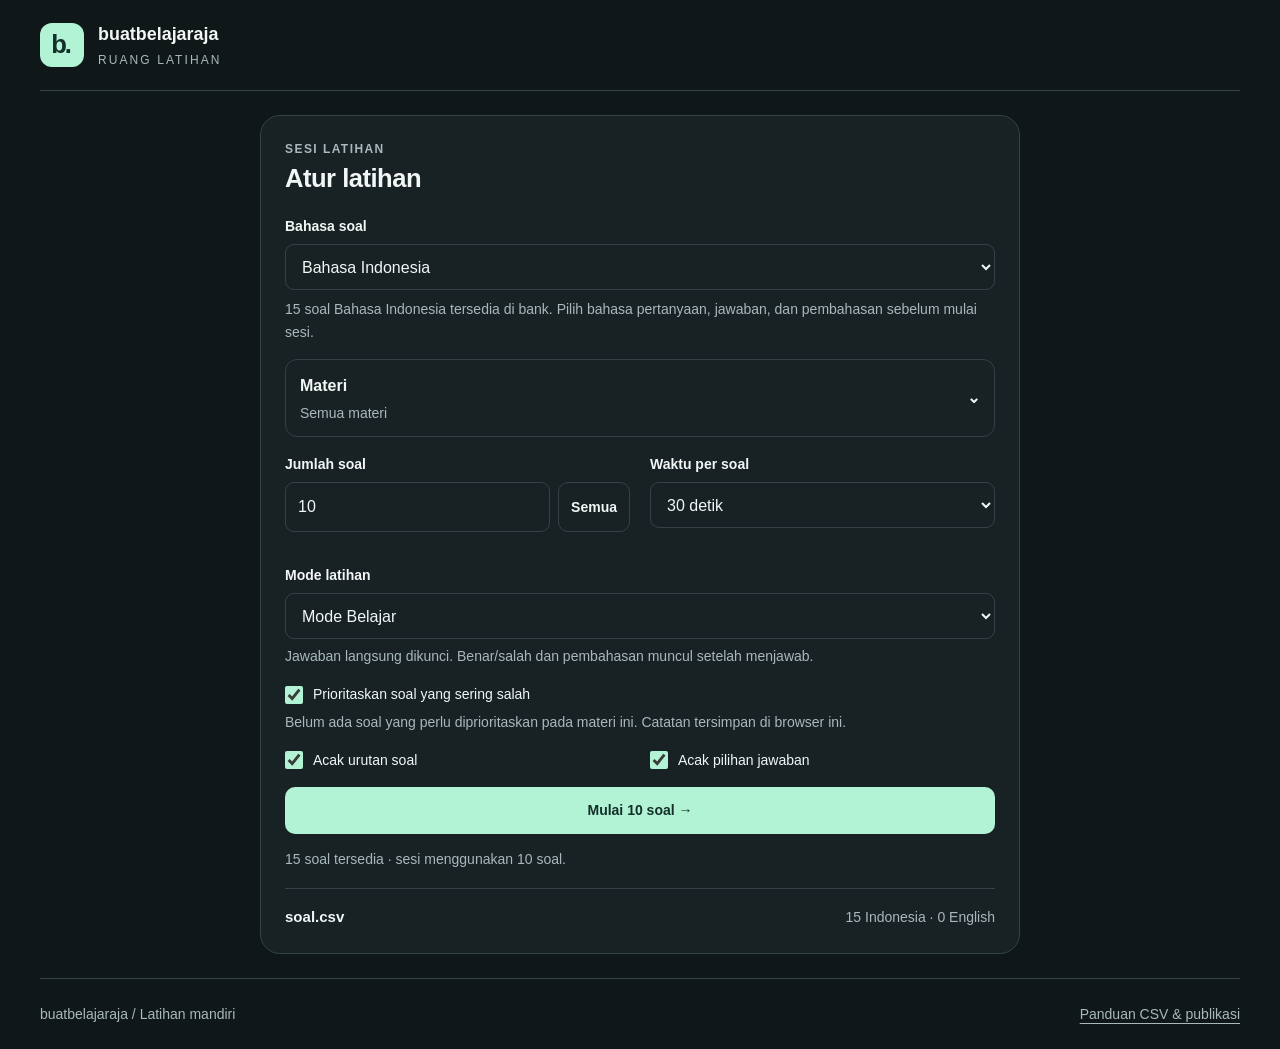
==== commit e00f17db: "Add files via upload" ====
--- a/index.html
+++ b/index.html
@@ -6,13 +6,13 @@
   <meta name="description" content="Latihan kuis jaringan dengan jawaban interaktif, pembahasan, dan bank soal CSV milikmu sendiri.">
   <meta name="theme-color" content="#101719">
   <title>buatbelajaraja — Ruang Latihan</title>
-  <link rel="stylesheet" href="./style.css?v=05041b3b7f30">
-  <script src="./quiz-core.js?v=05041b3b7f30" defer></script>
-  <script src="./curriculum.js?v=05041b3b7f30" defer></script>
-  <script src="./practice-history.js?v=05041b3b7f30" defer></script>
-  <script src="./quiz-session.js?v=05041b3b7f30" defer></script>
-  <script src="./content-format.js?v=05041b3b7f30" defer></script>
-  <script src="./script.js?v=05041b3b7f30" defer></script>
+  <link rel="stylesheet" href="./style.css?v=5a0716dc68b0">
+  <script src="./quiz-core.js?v=5a0716dc68b0" defer></script>
+  <script src="./curriculum.js?v=5a0716dc68b0" defer></script>
+  <script src="./practice-history.js?v=5a0716dc68b0" defer></script>
+  <script src="./quiz-session.js?v=5a0716dc68b0" defer></script>
+  <script src="./content-format.js?v=5a0716dc68b0" defer></script>
+  <script src="./script.js?v=5a0716dc68b0" defer></script>
 </head>
 <body class="setup-view">
   <a class="skip" href="#workspace">Langsung ke kuis</a>
@@ -33,6 +33,7 @@
       <form id="settings">
         <fieldset id="settings-fields">
           <legend class="sr-only">Pengaturan sesi</legend>
+          <div class="language-setting"><label for="language">Bahasa soal</label><select id="language" aria-describedby="language-help"><option value="id" selected>Bahasa Indonesia</option><option value="en">English</option></select><p id="language-help" class="muted small" role="status">Pilih bahasa pertanyaan, pilihan jawaban, dan pembahasan.</p></div>
           <details id="material-picker" class="material-picker">
             <summary id="material-toggle"><span>Materi<span id="material-summary" class="muted small">Semua materi</span></span><span aria-hidden="true">⌄</span></summary>
             <div class="material-fields">
--- a/style.css
+++ b/style.css
@@ -72,3 +72,5 @@
 #feedback-text{margin-top:8px}.review-response{margin:8px 0}.review-prompt{padding-bottom:14px;margin-bottom:14px;border-bottom:1px solid var(--border)}
 .review-answer .explanation{margin-top:14px}.review-answer .code-content{color:#e3edf3}
 @media(max-width:700px){.code-content{font-size:.875rem;padding:12px}.review-answer{padding-left:0}.code-label{padding:7px 10px}.option{gap:9px}.option-status{display:none}}
+
+.language-setting{grid-column:1/-1;min-width:0}.language-setting label{margin-top:0}#language-help{margin-top:8px}.mode-badge{overflow-wrap:anywhere}
